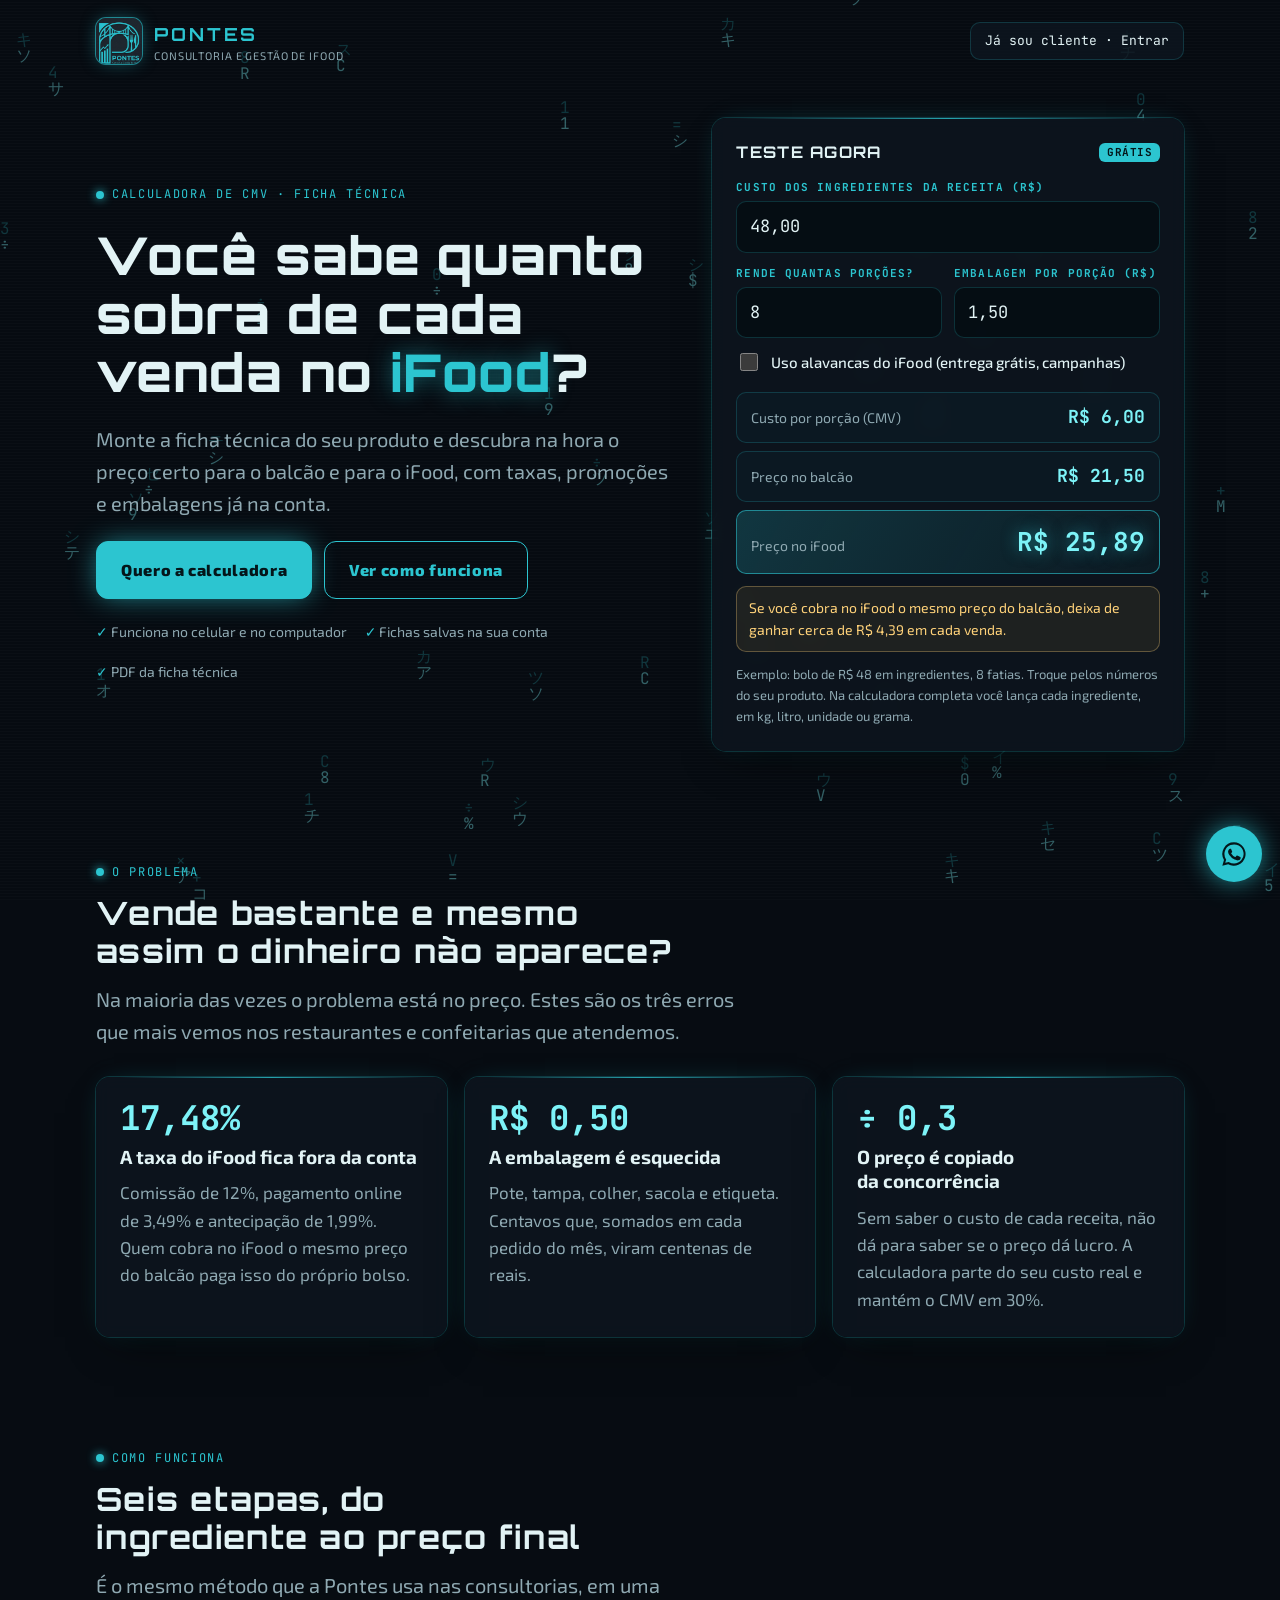
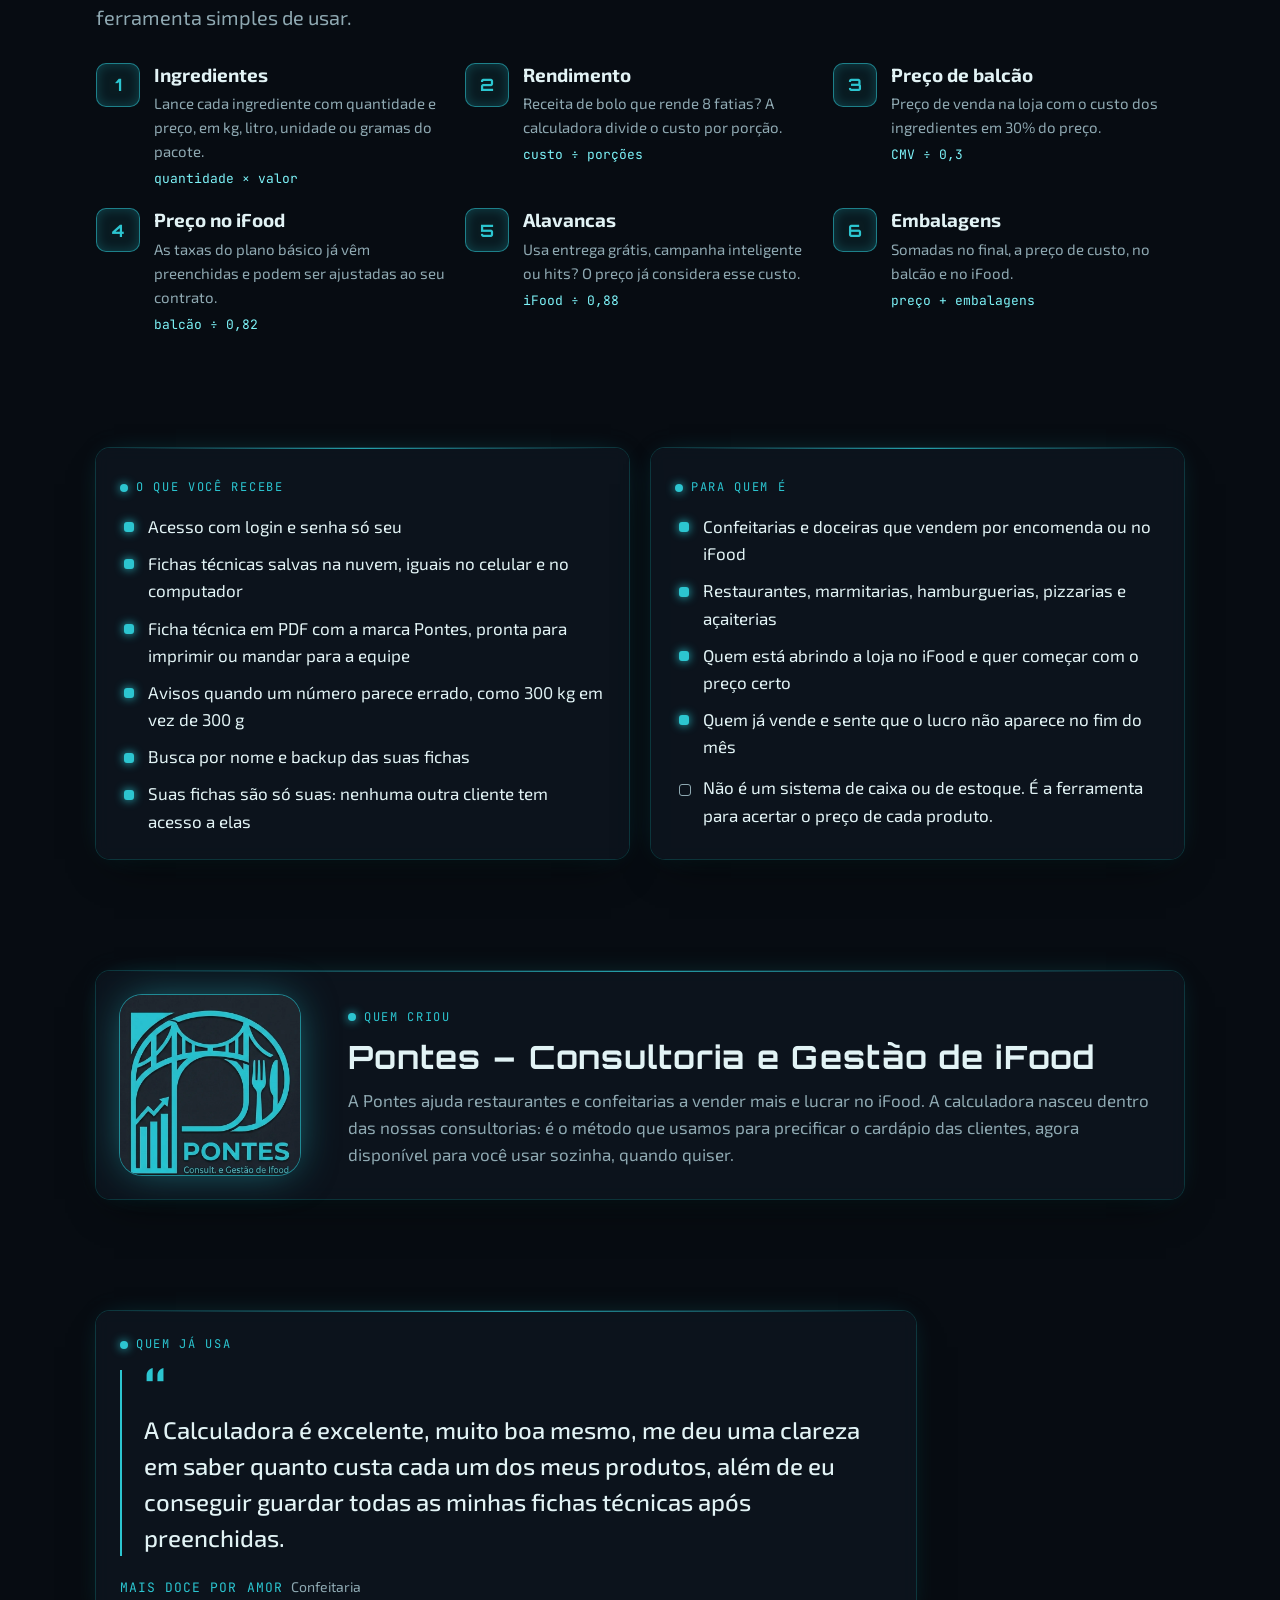
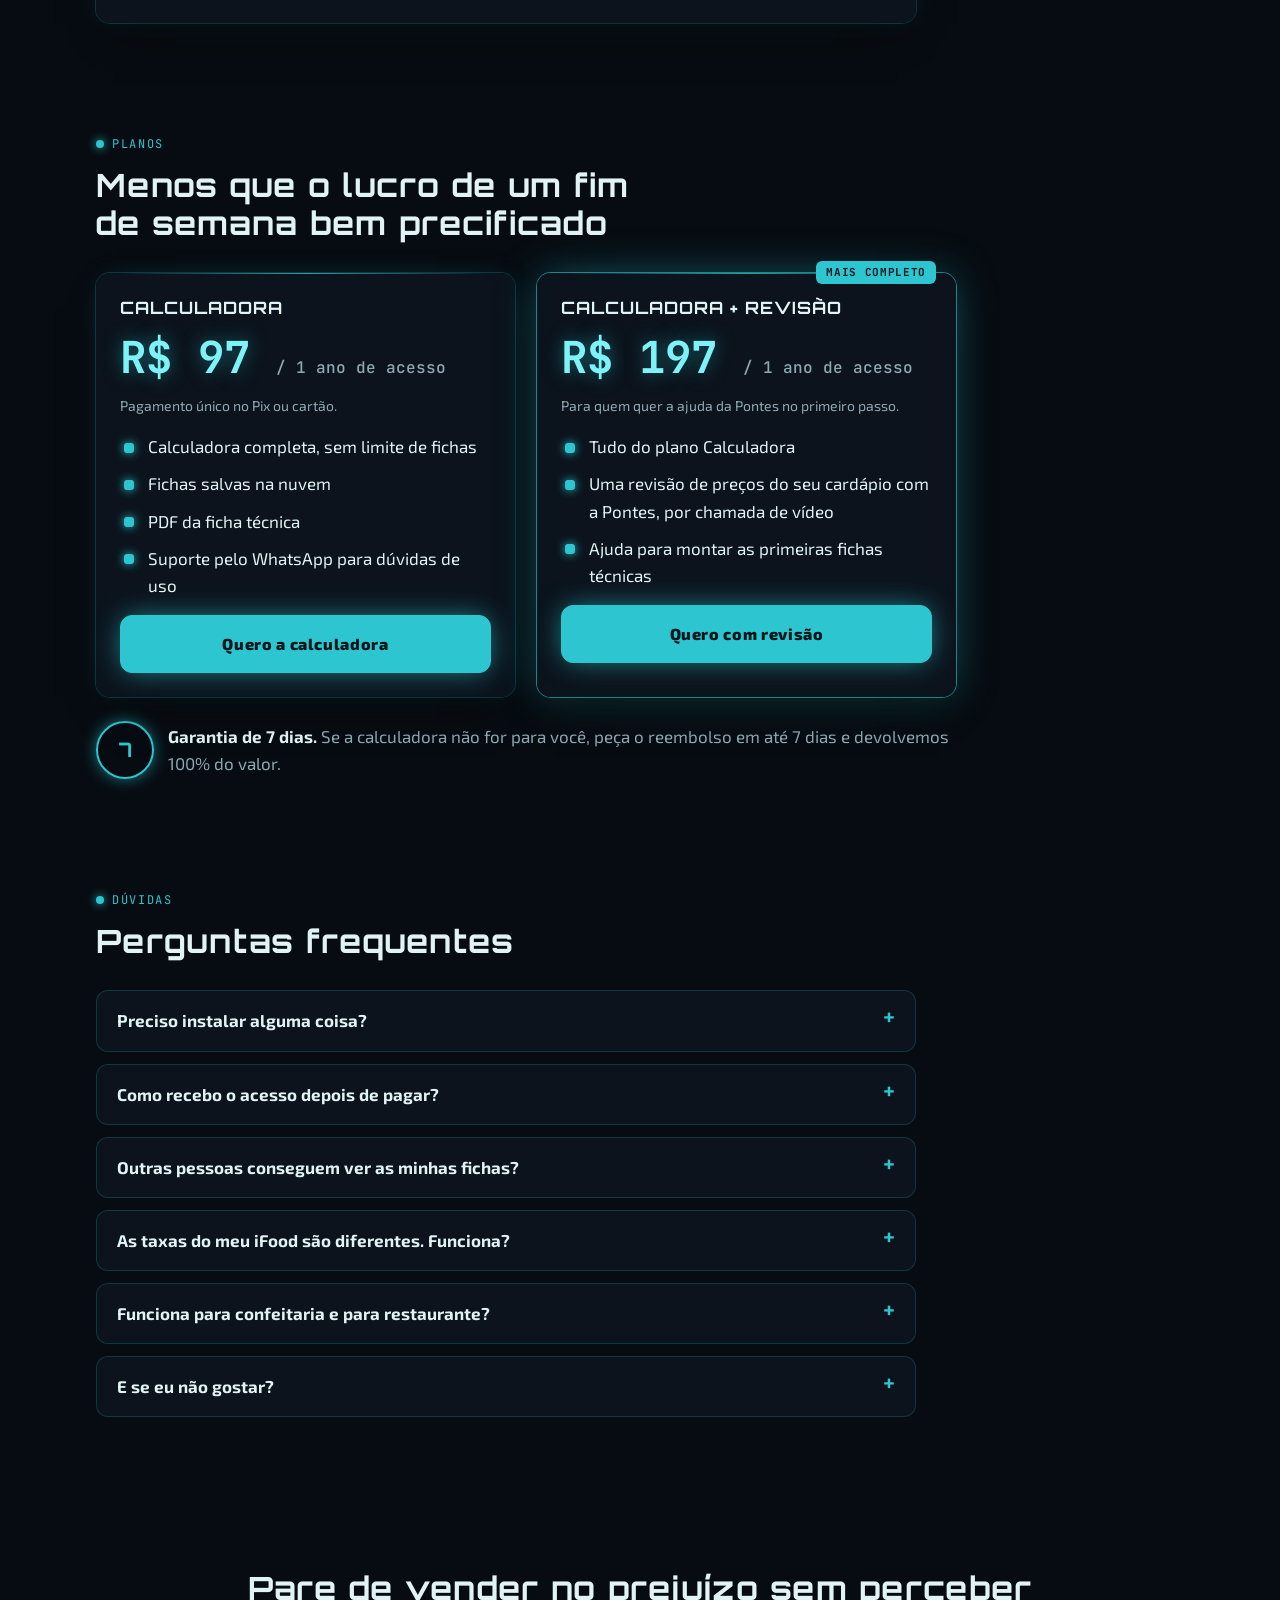
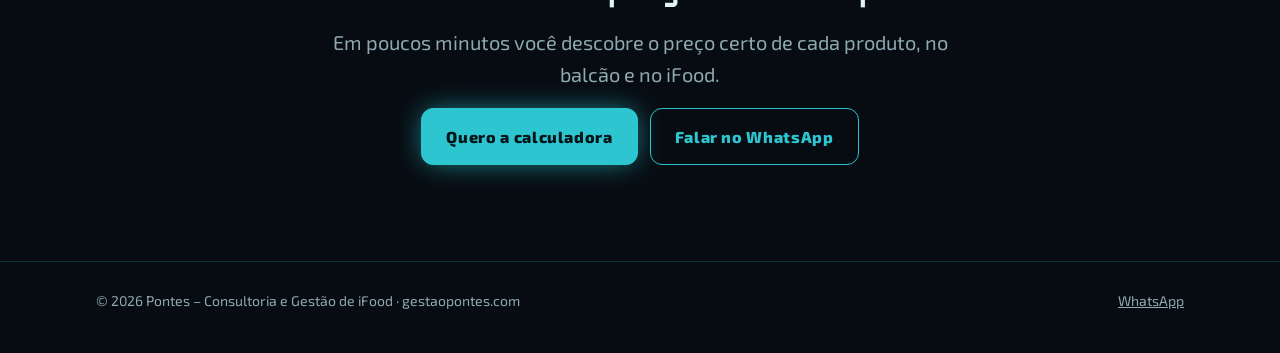
==== index.html @ 17f305a6 "Página de vendas da Calculadora de CMV Co-Authored-By: Claude Opus 5.5 <noreply@anthropic.com> Claud" ====
<!doctype html>
<html lang="pt-BR">
<head>
<meta charset="utf-8">
<meta name="viewport" content="width=device-width, initial-scale=1, viewport-fit=cover">
<title>Calculadora de CMV Pontes</title>
<meta name="claude:viewport-fit-sides" content="cover">
<meta name="description" content="Descubra o preço certo de cada produto no balcão e no iFood, com ficha técnica, taxas, alavancas e embalagens na conta. Criada pela Pontes – Consultoria e Gestão de iFood.">
<link rel="preconnect" href="https://fonts.googleapis.com">
<link rel="preconnect" href="https://fonts.gstatic.com" crossorigin>
<link href="https://fonts.googleapis.com/css2?family=Orbitron:wght@500;700;800&family=Exo+2:wght@400;500;600;700;800&family=JetBrains+Mono:wght@500;700&display=swap" rel="stylesheet">
<style>
/* Mesmo visual da calculadora: fundo escuro com código caindo, ciano Pontes, painéis com brilho. Página de coluna única com simulador no topo. */
:root{
  --bg:#070C12; --panel:rgba(13,22,31,.86); --cyan:#2CC5D0; --cyan-hi:#7DF3F8; --cyan-faint:rgba(44,197,208,.08);
  --line:rgba(44,197,208,.2); --line-hi:rgba(44,197,208,.6); --text:#E2F3F5; --muted:#8FA9B2; --ink:#04161A; --warn:#FFD27A;
  --glow:0 0 0 1px var(--line),0 18px 40px -18px rgba(0,0,0,.8),0 0 30px -12px rgba(44,197,208,.35);
  --display:'Orbitron','Exo 2',system-ui,sans-serif; --body:'Exo 2',system-ui,sans-serif; --mono:'JetBrains Mono',ui-monospace,monospace;
  color-scheme:dark;
}
*{box-sizing:border-box}
html{scroll-behavior:smooth}
body{margin:0;font-family:var(--body);font-size:17px;line-height:1.6;color:var(--text);background:var(--bg);overflow-x:hidden;
  background-image:radial-gradient(1200px 600px at 50% -10%,rgba(44,197,208,.16),transparent 60%)}
::selection{background:var(--cyan);color:var(--ink)}
a{color:var(--cyan)}
img{max-width:100%}
:focus-visible{outline:2px solid var(--cyan-hi);outline-offset:3px}
@media (prefers-reduced-motion:reduce){html{scroll-behavior:auto}*{animation:none!important;transition:none!important}}

#matrix{position:fixed;inset:0;width:100%;height:100%;z-index:0;pointer-events:none;opacity:.4}
.scan{position:fixed;inset:0;z-index:0;pointer-events:none;background:repeating-linear-gradient(0deg,rgba(255,255,255,.018) 0 1px,transparent 1px 3px)}
.page{position:relative;z-index:1}
.wrap{max-width:1120px;margin:0 auto;padding-left:max(16px,env(safe-area-inset-left,0px));padding-right:max(16px,env(safe-area-inset-right,0px))}

/* Topo */
.top{display:flex;align-items:center;justify-content:space-between;gap:12px;padding-block:18px;flex-wrap:wrap}
.brand{display:flex;align-items:center;gap:12px;text-decoration:none;color:var(--text)}
.mini-logo{width:46px;height:46px;border-radius:10px;overflow:hidden;position:relative;background:#1C2330;box-shadow:0 0 0 1px var(--line-hi),0 0 18px -4px rgba(44,197,208,.6)}
.mini-logo img{position:absolute;width:72px;height:72px;left:-13px;top:-11px;max-width:none}
.brand b{font-family:var(--display);letter-spacing:.16em;color:var(--cyan);font-size:18px}
.brand small{display:block;color:var(--muted);font-size:11px;letter-spacing:.08em;text-transform:uppercase;line-height:1.2}
.login{font-family:var(--mono);font-size:13px;text-decoration:none;border:1px solid var(--line);padding:8px 14px;border-radius:10px;color:var(--text);background:var(--panel)}
.login:hover{border-color:var(--line-hi)}

/* Títulos e texto */
h1,h2,h3{text-wrap:balance;margin:0}
h1{font-family:var(--display);font-weight:800;font-size:clamp(30px,5.2vw,52px);line-height:1.12;letter-spacing:.02em}
h1 em{font-style:normal;color:var(--cyan);text-shadow:0 0 22px rgba(44,197,208,.55)}
h2{font-family:var(--display);font-weight:700;font-size:clamp(22px,3.4vw,32px);letter-spacing:.04em;line-height:1.2}
h3{font-weight:700;font-size:19px;line-height:1.3}
p{margin:0}
.lead{font-size:clamp(17px,2vw,20px);color:var(--muted);max-width:56ch}
.eyebrow{font-family:var(--mono);font-size:12px;letter-spacing:.14em;text-transform:uppercase;color:var(--cyan);display:inline-flex;align-items:center;gap:8px}
.eyebrow::before{content:"";width:8px;height:8px;border-radius:50%;background:var(--cyan);box-shadow:0 0 10px var(--cyan);animation:pulse 1.6s infinite}
@keyframes pulse{50%{opacity:.25}}
.num{font-family:var(--mono);font-variant-numeric:tabular-nums}

/* Botões */
.btn{display:inline-flex;align-items:center;justify-content:center;gap:8px;border-radius:12px;padding:15px 24px;font-weight:800;font-size:16px;
  letter-spacing:.04em;text-decoration:none;cursor:pointer;border:1px solid var(--cyan);transition:.2s;font-family:var(--body);text-align:center}
.btn.primary{background:var(--cyan);color:var(--ink);box-shadow:0 0 28px -4px rgba(44,197,208,.75)}
.btn.primary:hover{background:var(--cyan-hi);box-shadow:0 0 36px -2px rgba(44,197,208,.9)}
.btn.ghost{background:transparent;color:var(--cyan)}
.btn.ghost:hover{background:var(--cyan-faint)}
.btns{display:flex;gap:12px;flex-wrap:wrap}

/* Seções */
section{padding-block:56px}
.sec-head{display:grid;gap:12px;margin-bottom:30px;max-width:720px}
.panel{background:var(--panel);border-radius:14px;box-shadow:var(--glow);padding:24px;position:relative;backdrop-filter:blur(8px);-webkit-backdrop-filter:blur(8px)}
.panel::before{content:"";position:absolute;left:24px;right:24px;top:0;height:1px;background:linear-gradient(90deg,transparent,var(--cyan),transparent);opacity:.8}

/* Hero */
.hero{display:grid;grid-template-columns:minmax(0,1.1fr) minmax(0,.9fr);gap:40px;align-items:center;padding-block:36px 56px}
.hero-copy{display:grid;gap:22px}
.proof{display:flex;gap:18px;flex-wrap:wrap;color:var(--muted);font-size:14px}
.proof span::before{content:"✓ ";color:var(--cyan);font-weight:800}
@media (max-width:900px){.hero{grid-template-columns:1fr}}

/* Simulador */
.sim h3{font-family:var(--display);font-size:16px;letter-spacing:.08em;text-transform:uppercase;display:flex;justify-content:space-between;gap:10px;align-items:center}
.sim .tag{font-family:var(--mono);font-size:11px;background:var(--cyan);color:var(--ink);padding:2px 8px;border-radius:6px;letter-spacing:.04em}
.fields{display:grid;grid-template-columns:1fr 1fr;gap:12px;margin-top:16px}
.field{display:grid;gap:5px;min-width:0}
.field.full{grid-column:1/-1}
label{font-family:var(--mono);font-size:11px;font-weight:700;letter-spacing:.1em;text-transform:uppercase;color:var(--cyan)}
.input{width:100%;padding:11px 13px;border:1px solid var(--line);border-radius:10px;background:rgba(4,12,18,.75);color:var(--text);font:inherit;font-family:var(--mono);outline:none}
.input:focus{border-color:var(--cyan);box-shadow:0 0 0 3px rgba(44,197,208,.18)}
.check{display:flex;gap:10px;align-items:center;font-family:var(--body);font-size:15px;letter-spacing:0;text-transform:none;color:var(--text);font-weight:500;cursor:pointer}
.check input{width:18px;height:18px;accent-color:var(--cyan)}
.results{display:grid;gap:8px;margin-top:18px}
.res{display:flex;justify-content:space-between;align-items:baseline;gap:12px;padding:10px 14px;border:1px solid var(--line);border-radius:10px;background:rgba(44,197,208,.03)}
.res span{color:var(--muted);font-size:14px}
.res strong{font-family:var(--mono);font-variant-numeric:tabular-nums;font-size:18px;color:var(--cyan-hi);white-space:nowrap}
.res.main{background:linear-gradient(120deg,rgba(44,197,208,.2),rgba(44,197,208,.04));border-color:var(--line-hi)}
.res.main strong{font-size:26px;text-shadow:0 0 16px rgba(44,197,208,.6)}
.sim-note{margin-top:12px;font-size:13px;color:var(--muted)}
.sim-alert{margin-top:12px;font-size:14px;color:var(--warn);background:rgba(255,200,87,.08);border:1px solid rgba(255,210,122,.3);border-radius:10px;padding:10px 12px}

/* Dores */
.pains{display:grid;grid-template-columns:repeat(3,minmax(0,1fr));gap:18px}
.pain{display:grid;gap:10px;align-content:start}
.pain .big{font-family:var(--mono);font-size:34px;color:var(--cyan-hi);font-weight:700;line-height:1}
.pain p{color:var(--muted)}
@media (max-width:820px){.pains{grid-template-columns:1fr}}

/* Etapas */
.steps{display:grid;grid-template-columns:repeat(3,minmax(0,1fr));gap:18px;counter-reset:s;list-style:none;padding:0;margin:0}
.steps li{display:grid;grid-template-columns:44px minmax(0,1fr);gap:14px;align-items:start}
.steps .n{width:44px;height:44px;border-radius:10px;border:1px solid var(--line-hi);background:var(--cyan-faint);color:var(--cyan);display:grid;place-items:center;
  font-family:var(--display);font-weight:700;box-shadow:inset 0 0 12px rgba(44,197,208,.25)}
.steps p{color:var(--muted);font-size:15px;margin-top:4px}
.formula{font-family:var(--mono);font-size:13px;color:var(--cyan-hi);margin-top:6px;display:block}
@media (max-width:900px){.steps{grid-template-columns:repeat(2,minmax(0,1fr))}}
@media (max-width:600px){.steps{grid-template-columns:1fr}}

/* Entregas e público */
.two{display:grid;grid-template-columns:minmax(0,1fr) minmax(0,1fr);gap:22px}
@media (max-width:820px){.two{grid-template-columns:1fr}}
.list{list-style:none;padding:0;margin:14px 0 0;display:grid;gap:10px}
.list li{padding-left:28px;position:relative}
.list li::before{content:"";position:absolute;left:4px;top:.55em;width:10px;height:10px;border-radius:3px;background:var(--cyan);box-shadow:0 0 10px var(--cyan)}
.list.no li::before{background:transparent;border:1px solid var(--muted);box-shadow:none}

/* Sobre */
.about{display:grid;grid-template-columns:200px minmax(0,1fr);gap:28px;align-items:center}
.logo-big{width:180px;height:180px;border-radius:22px;overflow:hidden;position:relative;background:#1C2330;box-shadow:0 0 0 1px var(--line-hi),0 0 40px -6px rgba(44,197,208,.55)}
.logo-big img{position:absolute;width:284px;height:284px;left:-52px;top:-45px;max-width:none}
.about p{color:var(--muted);margin-top:10px}
@media (max-width:700px){.about{grid-template-columns:1fr}}

/* Depoimento */
.quote{display:grid;gap:16px;max-width:820px;margin:0}
.quote blockquote{margin:0;font-size:clamp(19px,2.4vw,24px);line-height:1.5;font-weight:500;padding-left:22px;border-left:2px solid var(--cyan)}
.quote blockquote::before{content:"“";display:block;font-family:var(--display);font-size:56px;line-height:.6;color:var(--cyan);margin-bottom:8px}
.quote cite{font-style:normal;font-family:var(--mono);font-size:13px;letter-spacing:.08em;text-transform:uppercase;color:var(--cyan)}
.quote cite span{color:var(--muted);text-transform:none;letter-spacing:0;font-family:var(--body);font-size:14px;margin-left:8px}

/* Preços */
.plans{display:grid;grid-template-columns:repeat(2,minmax(0,1fr));gap:22px;max-width:860px}
.plan{display:grid;gap:16px;align-content:start}
.plan.best{box-shadow:0 0 0 1px var(--line-hi),0 18px 40px -18px rgba(0,0,0,.8),0 0 44px -8px rgba(44,197,208,.55)}
.plan .ribbon{position:absolute;top:-12px;right:20px;background:var(--cyan);color:var(--ink);font-family:var(--mono);font-size:11px;font-weight:700;padding:3px 10px;border-radius:6px;letter-spacing:.06em}
.plan h3{font-family:var(--display);letter-spacing:.06em;text-transform:uppercase;font-size:17px}
.price{font-family:var(--mono);font-size:44px;font-weight:700;color:var(--cyan-hi);line-height:1;text-shadow:0 0 18px rgba(44,197,208,.5)}
.price small{font-size:16px;color:var(--muted);font-weight:500;text-shadow:none}
.plan .sub{color:var(--muted);font-size:14px}
.plan .list{margin:0}
.guarantee{display:flex;gap:14px;align-items:center;margin-top:24px;max-width:860px;color:var(--muted)}
.guarantee .seal{flex:none;width:58px;height:58px;border-radius:50%;border:2px solid var(--cyan);display:grid;place-items:center;font-family:var(--display);color:var(--cyan);font-weight:800;font-size:20px;box-shadow:0 0 18px -4px var(--cyan)}
@media (max-width:760px){.plans{grid-template-columns:1fr}}

/* FAQ */
.faq{display:grid;gap:12px;max-width:820px}
details{background:var(--panel);border:1px solid var(--line);border-radius:12px;padding:16px 20px}
details[open]{border-color:var(--line-hi)}
summary{cursor:pointer;font-weight:700;list-style:none;display:flex;justify-content:space-between;gap:12px}
summary::-webkit-details-marker{display:none}
summary::after{content:"+";font-family:var(--mono);color:var(--cyan);font-size:20px;line-height:1}
details[open] summary::after{content:"−"}
details p{color:var(--muted);margin-top:10px}

/* Final */
.final{text-align:center;display:grid;gap:18px;justify-items:center;padding-block:40px}
.final .lead{margin:0 auto}
footer{border-top:1px solid var(--line);padding-block:28px 40px;color:var(--muted);font-size:14px}
.foot{display:flex;justify-content:space-between;gap:16px;flex-wrap:wrap}
.foot a{color:var(--muted)}

/* Botão fixo de WhatsApp */
.wa{position:fixed;right:calc(18px + env(safe-area-inset-right,0px));bottom:calc(18px + env(safe-area-inset-bottom,0px));z-index:5;width:56px;height:56px;border-radius:50%;
  background:var(--cyan);color:var(--ink);display:grid;place-items:center;box-shadow:0 0 26px -2px rgba(44,197,208,.8);text-decoration:none}
.wa svg{width:28px;height:28px}
</style>
</head>
<body>
<canvas id="matrix" aria-hidden="true"></canvas>
<div class="scan" aria-hidden="true"></div>

<div class="page">
<div class="wrap">
  <div class="top">
    <a class="brand" href="#">
      <span class="mini-logo"><img src="assets/pontes-logo.webp" alt=""></span>
      <span><b>PONTES</b><small>Consultoria e Gestão de iFood</small></span>
    </a>
    <a class="login" id="loginLink" href="https://pontes-gestao.github.io/calculadora/">Já sou cliente · Entrar</a>
  </div>

  <!-- HERO + simulador -->
  <div class="hero">
    <div class="hero-copy">
      <span class="eyebrow">Calculadora de CMV · Ficha técnica</span>
      <h1>Você sabe quanto sobra de cada venda no <em>iFood</em>?</h1>
      <p class="lead">Monte a ficha técnica do seu produto e descubra na hora o preço certo para o balcão e para o iFood, com taxas, promoções e embalagens já na conta.</p>
      <div class="btns">
        <a class="btn primary" href="#precos">Quero a calculadora</a>
        <a class="btn ghost" href="#como-funciona">Ver como funciona</a>
      </div>
      <div class="proof"><span>Funciona no celular e no computador</span><span>Fichas salvas na sua conta</span><span>PDF da ficha técnica</span></div>
    </div>

    <form class="panel sim" id="sim" autocomplete="off" onsubmit="return false">
      <h3>Teste agora <span class="tag">GRÁTIS</span></h3>
      <div class="fields">
        <div class="field full">
          <label for="sCusto">Custo dos ingredientes da receita (R$)</label>
          <input class="input" id="sCusto" inputmode="decimal" value="48,00">
        </div>
        <div class="field">
          <label for="sPorc">Rende quantas porções?</label>
          <input class="input" id="sPorc" inputmode="numeric" value="8">
        </div>
        <div class="field">
          <label for="sEmb">Embalagem por porção (R$)</label>
          <input class="input" id="sEmb" inputmode="decimal" value="1,50">
        </div>
        <div class="field full">
          <label class="check" for="sAlav"><input type="checkbox" id="sAlav"> Uso alavancas do iFood (entrega grátis, campanhas)</label>
        </div>
      </div>
      <div class="results" aria-live="polite">
        <div class="res"><span>Custo por porção (CMV)</span><strong id="rCmv">–</strong></div>
        <div class="res"><span>Preço no balcão</span><strong id="rBalcao">–</strong></div>
        <div class="res main"><span>Preço no iFood</span><strong id="rIfood">–</strong></div>
      </div>
      <p class="sim-alert" id="rAlert" hidden></p>
      <p class="sim-note">Exemplo: bolo de R$ 48 em ingredientes, 8 fatias. Troque pelos números do seu produto. Na calculadora completa você lança cada ingrediente, em kg, litro, unidade ou grama.</p>
    </form>
  </div>
</div>

<!-- Dores -->
<section>
  <div class="wrap">
    <div class="sec-head">
      <span class="eyebrow">O problema</span>
      <h2>Vende bastante e mesmo assim o dinheiro não aparece?</h2>
      <p class="lead">Na maioria das vezes o problema está no preço. Estes são os três erros que mais vemos nos restaurantes e confeitarias que atendemos.</p>
    </div>
    <div class="pains">
      <div class="panel pain"><span class="big">17,48%</span><h3>A taxa do iFood fica fora da conta</h3><p>Comissão de 12%, pagamento online de 3,49% e antecipação de 1,99%. Quem cobra no iFood o mesmo preço do balcão paga isso do próprio bolso.</p></div>
      <div class="panel pain"><span class="big">R$ 0,50</span><h3>A embalagem é esquecida</h3><p>Pote, tampa, colher, sacola e etiqueta. Centavos que, somados em cada pedido do mês, viram centenas de reais.</p></div>
      <div class="panel pain"><span class="big">÷ 0,3</span><h3>O preço é copiado da concorrência</h3><p>Sem saber o custo de cada receita, não dá para saber se o preço dá lucro. A calculadora parte do seu custo real e mantém o CMV em 30%.</p></div>
    </div>
  </div>
</section>

<!-- Como funciona -->
<section id="como-funciona">
  <div class="wrap">
    <div class="sec-head">
      <span class="eyebrow">Como funciona</span>
      <h2>Seis etapas, do ingrediente ao preço final</h2>
      <p class="lead">É o mesmo método que a Pontes usa nas consultorias, em uma ferramenta simples de usar.</p>
    </div>
    <ol class="steps">
      <li><span class="n">1</span><div><h3>Ingredientes</h3><p>Lance cada ingrediente com quantidade e preço, em kg, litro, unidade ou gramas do pacote.</p><span class="formula">quantidade × valor</span></div></li>
      <li><span class="n">2</span><div><h3>Rendimento</h3><p>Receita de bolo que rende 8 fatias? A calculadora divide o custo por porção.</p><span class="formula">custo ÷ porções</span></div></li>
      <li><span class="n">3</span><div><h3>Preço de balcão</h3><p>Preço de venda na loja com o custo dos ingredientes em 30% do preço.</p><span class="formula">CMV ÷ 0,3</span></div></li>
      <li><span class="n">4</span><div><h3>Preço no iFood</h3><p>As taxas do plano básico já vêm preenchidas e podem ser ajustadas ao seu contrato.</p><span class="formula">balcão ÷ 0,82</span></div></li>
      <li><span class="n">5</span><div><h3>Alavancas</h3><p>Usa entrega grátis, campanha inteligente ou hits? O preço já considera esse custo.</p><span class="formula">iFood ÷ 0,88</span></div></li>
      <li><span class="n">6</span><div><h3>Embalagens</h3><p>Somadas no final, a preço de custo, no balcão e no iFood.</p><span class="formula">preço + embalagens</span></div></li>
    </ol>
  </div>
</section>

<!-- Entregas e público -->
<section>
  <div class="wrap two">
    <div class="panel">
      <span class="eyebrow">O que você recebe</span>
      <ul class="list">
        <li>Acesso com login e senha só seu</li>
        <li>Fichas técnicas salvas na nuvem, iguais no celular e no computador</li>
        <li>Ficha técnica em PDF com a marca Pontes, pronta para imprimir ou mandar para a equipe</li>
        <li>Avisos quando um número parece errado, como 300 kg em vez de 300 g</li>
        <li>Busca por nome e backup das suas fichas</li>
        <li>Suas fichas são só suas: nenhuma outra cliente tem acesso a elas</li>
      </ul>
    </div>
    <div class="panel">
      <span class="eyebrow">Para quem é</span>
      <ul class="list">
        <li>Confeitarias e doceiras que vendem por encomenda ou no iFood</li>
        <li>Restaurantes, marmitarias, hamburguerias, pizzarias e açaiterias</li>
        <li>Quem está abrindo a loja no iFood e quer começar com o preço certo</li>
        <li>Quem já vende e sente que o lucro não aparece no fim do mês</li>
      </ul>
      <ul class="list no">
        <li>Não é um sistema de caixa ou de estoque. É a ferramenta para acertar o preço de cada produto.</li>
      </ul>
    </div>
  </div>
</section>

<!-- Sobre -->
<section>
  <div class="wrap">
    <div class="panel about">
      <div class="logo-big"><img src="assets/pontes-logo.webp" alt="Logo da Pontes Consultoria e Gestão de iFood"></div>
      <div>
        <span class="eyebrow">Quem criou</span>
        <h2 style="margin-top:10px">Pontes – Consultoria e Gestão de iFood</h2>
        <p>A Pontes ajuda restaurantes e confeitarias a vender mais e lucrar no iFood. A calculadora nasceu dentro das nossas consultorias: é o método que usamos para precificar o cardápio das clientes, agora disponível para você usar sozinha, quando quiser.</p>
      </div>
    </div>
  </div>
</section>

<!-- Depoimento -->
<section>
  <div class="wrap">
    <figure class="panel quote">
      <span class="eyebrow">Quem já usa</span>
      <blockquote>A Calculadora é excelente, muito boa mesmo, me deu uma clareza em saber quanto custa cada um dos meus produtos, além de eu conseguir guardar todas as minhas fichas técnicas após preenchidas.</blockquote>
      <figcaption><cite>Mais Doce por Amor<span>Confeitaria</span></cite></figcaption>
    </figure>
  </div>
</section>

<!-- Preços -->
<section id="precos">
  <div class="wrap">
    <div class="sec-head">
      <span class="eyebrow">Planos</span>
      <h2>Menos que o lucro de um fim de semana bem precificado</h2>
    </div>
    <div class="plans">
      <div class="panel plan">
        <h3>Calculadora</h3>
        <div class="price">R$ 97 <small>/ 1 ano de acesso</small></div>
        <p class="sub">Pagamento único no Pix ou cartão.</p>
        <ul class="list">
          <li>Calculadora completa, sem limite de fichas</li>
          <li>Fichas salvas na nuvem</li>
          <li>PDF da ficha técnica</li>
          <li>Suporte pelo WhatsApp para dúvidas de uso</li>
        </ul>
        <a class="btn primary buy" data-plan="calculadora" href="#precos">Quero a calculadora</a>
      </div>
      <div class="panel plan best">
        <span class="ribbon">MAIS COMPLETO</span>
        <h3>Calculadora + Revisão</h3>
        <div class="price">R$ 197 <small>/ 1 ano de acesso</small></div>
        <p class="sub">Para quem quer a ajuda da Pontes no primeiro passo.</p>
        <ul class="list">
          <li>Tudo do plano Calculadora</li>
          <li>Uma revisão de preços do seu cardápio com a Pontes, por chamada de vídeo</li>
          <li>Ajuda para montar as primeiras fichas técnicas</li>
        </ul>
        <a class="btn primary buy" data-plan="revisao" href="#precos">Quero com revisão</a>
      </div>
    </div>
    <div class="guarantee">
      <span class="seal">7</span>
      <p><b style="color:var(--text)">Garantia de 7 dias.</b> Se a calculadora não for para você, peça o reembolso em até 7 dias e devolvemos 100% do valor.</p>
    </div>
  </div>
</section>

<!-- FAQ -->
<section>
  <div class="wrap">
    <div class="sec-head">
      <span class="eyebrow">Dúvidas</span>
      <h2>Perguntas frequentes</h2>
    </div>
    <div class="faq">
      <details><summary>Preciso instalar alguma coisa?</summary><p>Não. A calculadora abre no navegador do celular ou do computador. Você entra com seu e-mail e senha e suas fichas aparecem nos dois.</p></details>
      <details><summary>Como recebo o acesso depois de pagar?</summary><p>Em até 1 dia útil você recebe um e-mail para criar sua senha, e já pode começar a usar.</p></details>
      <details><summary>Outras pessoas conseguem ver as minhas fichas?</summary><p>Não. Cada conta vê somente as próprias fichas técnicas. Suas receitas e custos ficam protegidos.</p></details>
      <details><summary>As taxas do meu iFood são diferentes. Funciona?</summary><p>Sim. A calculadora vem com as taxas do plano básico do iFood, e você pode trocar pelos percentuais do seu contrato.</p></details>
      <details><summary>Funciona para confeitaria e para restaurante?</summary><p>Sim. Serve para qualquer produto feito com ingredientes: bolos, doces, salgados, marmitas, lanches, pizzas e açaí.</p></details>
      <details><summary>E se eu não gostar?</summary><p>Você tem 7 dias de garantia. É só pedir o reembolso pelo WhatsApp que devolvemos o valor inteiro.</p></details>
    </div>
  </div>
</section>

<!-- Chamada final -->
<section>
  <div class="wrap final">
    <h2>Pare de vender no prejuízo sem perceber</h2>
    <p class="lead">Em poucos minutos você descobre o preço certo de cada produto, no balcão e no iFood.</p>
    <div class="btns" style="justify-content:center">
      <a class="btn primary" href="#precos">Quero a calculadora</a>
      <a class="btn ghost wa-link" href="#precos">Falar no WhatsApp</a>
    </div>
  </div>
</section>

<footer>
  <div class="wrap foot">
    <span>© <span id="ano">2026</span> Pontes – Consultoria e Gestão de iFood · gestaopontes.com</span>
    <span><a href="#precos" class="wa-link">WhatsApp</a></span>
  </div>
</footer>
</div>

<a class="wa wa-link" href="#precos" aria-label="Falar com a Pontes no WhatsApp">
  <svg viewBox="0 0 24 24" fill="currentColor" aria-hidden="true"><path d="M12 2a10 10 0 0 0-8.6 15.1L2 22l5-1.3A10 10 0 1 0 12 2Zm0 18.2a8.2 8.2 0 0 1-4.2-1.2l-.3-.2-3 .8.8-2.9-.2-.3A8.2 8.2 0 1 1 12 20.2Zm4.5-6.1c-.2-.1-1.5-.7-1.7-.8s-.4-.1-.6.1-.7.8-.8 1-.3.2-.5.1a6.7 6.7 0 0 1-3.3-2.9c-.3-.4.3-.4.8-1.4.1-.2 0-.3 0-.4l-.8-1.8c-.2-.5-.4-.4-.6-.4h-.5a1 1 0 0 0-.7.3 3 3 0 0 0-.9 2.2 5.2 5.2 0 0 0 1.1 2.7 11.8 11.8 0 0 0 4.5 4c1.7.7 2.3.8 3.2.6a2.7 2.7 0 0 0 1.8-1.2 2.2 2.2 0 0 0 .2-1.3c-.1-.1-.2-.2-.4-.3Z"/></svg>
</a>

<script>
// ---------- Configuração: preencha aqui ----------
const WHATSAPP = '5543999643651'; // só números, com DDI e DDD
const CHECKOUT = {          // links de pagamento (Kiwify, Hotmart, Mercado Pago...)
  calculadora: '',
  revisao: ''
};

(() => {
  const $ = s => document.querySelector(s);
  $('#ano').textContent = new Date().getFullYear();

  // Links: sem checkout, o botão abre o WhatsApp; sem WhatsApp, fica em "Planos".
  const waUrl = msg => WHATSAPP ? `https://wa.me/${WHATSAPP}?text=${encodeURIComponent(msg)}` : '#precos';
  document.querySelectorAll('.wa-link').forEach(a => {
    a.href = waUrl('Olá! Quero saber mais sobre a Calculadora de CMV da Pontes.');
    if (WHATSAPP) a.target = '_blank';
  });
  document.querySelectorAll('.buy').forEach(a => {
    const plano = a.dataset.plan === 'revisao' ? 'Calculadora + Revisão (R$ 197)' : 'Calculadora (R$ 97)';
    a.href = CHECKOUT[a.dataset.plan] || waUrl(`Olá! Quero comprar o plano ${plano}.`);
    if (a.href.startsWith('http')) a.target = '_blank';
  });

  // ---------- Simulador (mesmas regras da calculadora) ----------
  const num = s => { const v = parseFloat(String(s).replace(/\./g, '').replace(',', '.')); return isFinite(v) ? v : 0; };
  const brl = v => v.toLocaleString('pt-BR', { style: 'currency', currency: 'BRL' });
  function calc() {
    const custo = Math.max(0, num($('#sCusto').value));
    const porc = Math.max(1, Math.floor(num($('#sPorc').value)) || 1);
    const emb = Math.max(0, num($('#sEmb').value));
    const cmv = custo / porc;
    const balcao = cmv / 0.3;
    let ifood = balcao / 0.82;
    if ($('#sAlav').checked) ifood /= 0.88;
    const ok = custo > 0;
    $('#rCmv').textContent = ok ? brl(cmv) : '–';
    $('#rBalcao').textContent = ok ? brl(balcao + emb) : '–';
    $('#rIfood').textContent = ok ? brl(ifood + emb) : '–';
    const al = $('#rAlert');
    if (ok) {
      const perda = (ifood + emb) - (balcao + emb);
      al.textContent = `Se você cobra no iFood o mesmo preço do balcão, deixa de ganhar cerca de ${brl(perda)} em cada venda.`;
      al.hidden = false;
    } else al.hidden = true;
  }
  ['#sCusto', '#sPorc', '#sEmb', '#sAlav'].forEach(id => $(id).addEventListener('input', calc));
  calc();
})();

// ---------- Fundo "Matrix" (o mesmo da calculadora) ----------
(() => {
  const cv = document.getElementById('matrix'), ctx = cv.getContext('2d');
  const chars = '0123456789R$%÷×+=CMV0101アイウエオカキクケコサシスセソタチツテト';
  const reduce = window.matchMedia('(prefers-reduced-motion: reduce)').matches;
  let cols = [], fs = 16, w = 0, h = 0, last = 0;
  function resize() {
    const dpr = Math.min(window.devicePixelRatio || 1, 2);
    w = innerWidth; h = innerHeight; fs = w < 600 ? 13 : 16;
    cv.width = w * dpr; cv.height = h * dpr; ctx.setTransform(dpr, 0, 0, dpr, 0, 0);
    const n = Math.ceil(w / fs);
    cols = Array.from({ length: n }, (_, i) => cols[i] ?? { y: Math.random() * h * 1.5 - h * 0.5, v: 0.5 + Math.random() * 0.9 });
    ctx.fillStyle = '#070C12'; ctx.fillRect(0, 0, w, h);
  }
  function frame(t) {
    requestAnimationFrame(frame);
    if (document.hidden || t - last < 50) return;
    last = t;
    ctx.fillStyle = 'rgba(7,12,18,0.07)'; ctx.fillRect(0, 0, w, h);
    ctx.font = `${fs}px "JetBrains Mono", monospace`;
    cols.forEach((c, i) => {
      const x = i * fs;
      ctx.fillStyle = 'rgba(125,243,248,0.9)'; ctx.fillText(chars[(Math.random() * chars.length) | 0], x, c.y);
      ctx.fillStyle = 'rgba(44,197,208,0.55)'; ctx.fillText(chars[(Math.random() * chars.length) | 0], x, c.y - fs);
      c.y += fs * c.v;
      if (c.y > h + fs && Math.random() > 0.95) { c.y = Math.random() * -200; c.v = 0.5 + Math.random() * 0.9; }
    });
  }
  resize(); addEventListener('resize', resize);
  if (reduce) {
    ctx.font = `${fs}px monospace`; ctx.fillStyle = 'rgba(44,197,208,0.25)';
    cols.forEach((c, i) => { for (let y = (i * 37) % 120; y < h; y += fs * 3) ctx.fillText(chars[(i + y) % chars.length], i * fs, y); });
  } else requestAnimationFrame(frame);
})();
</script>
</body>
</html>
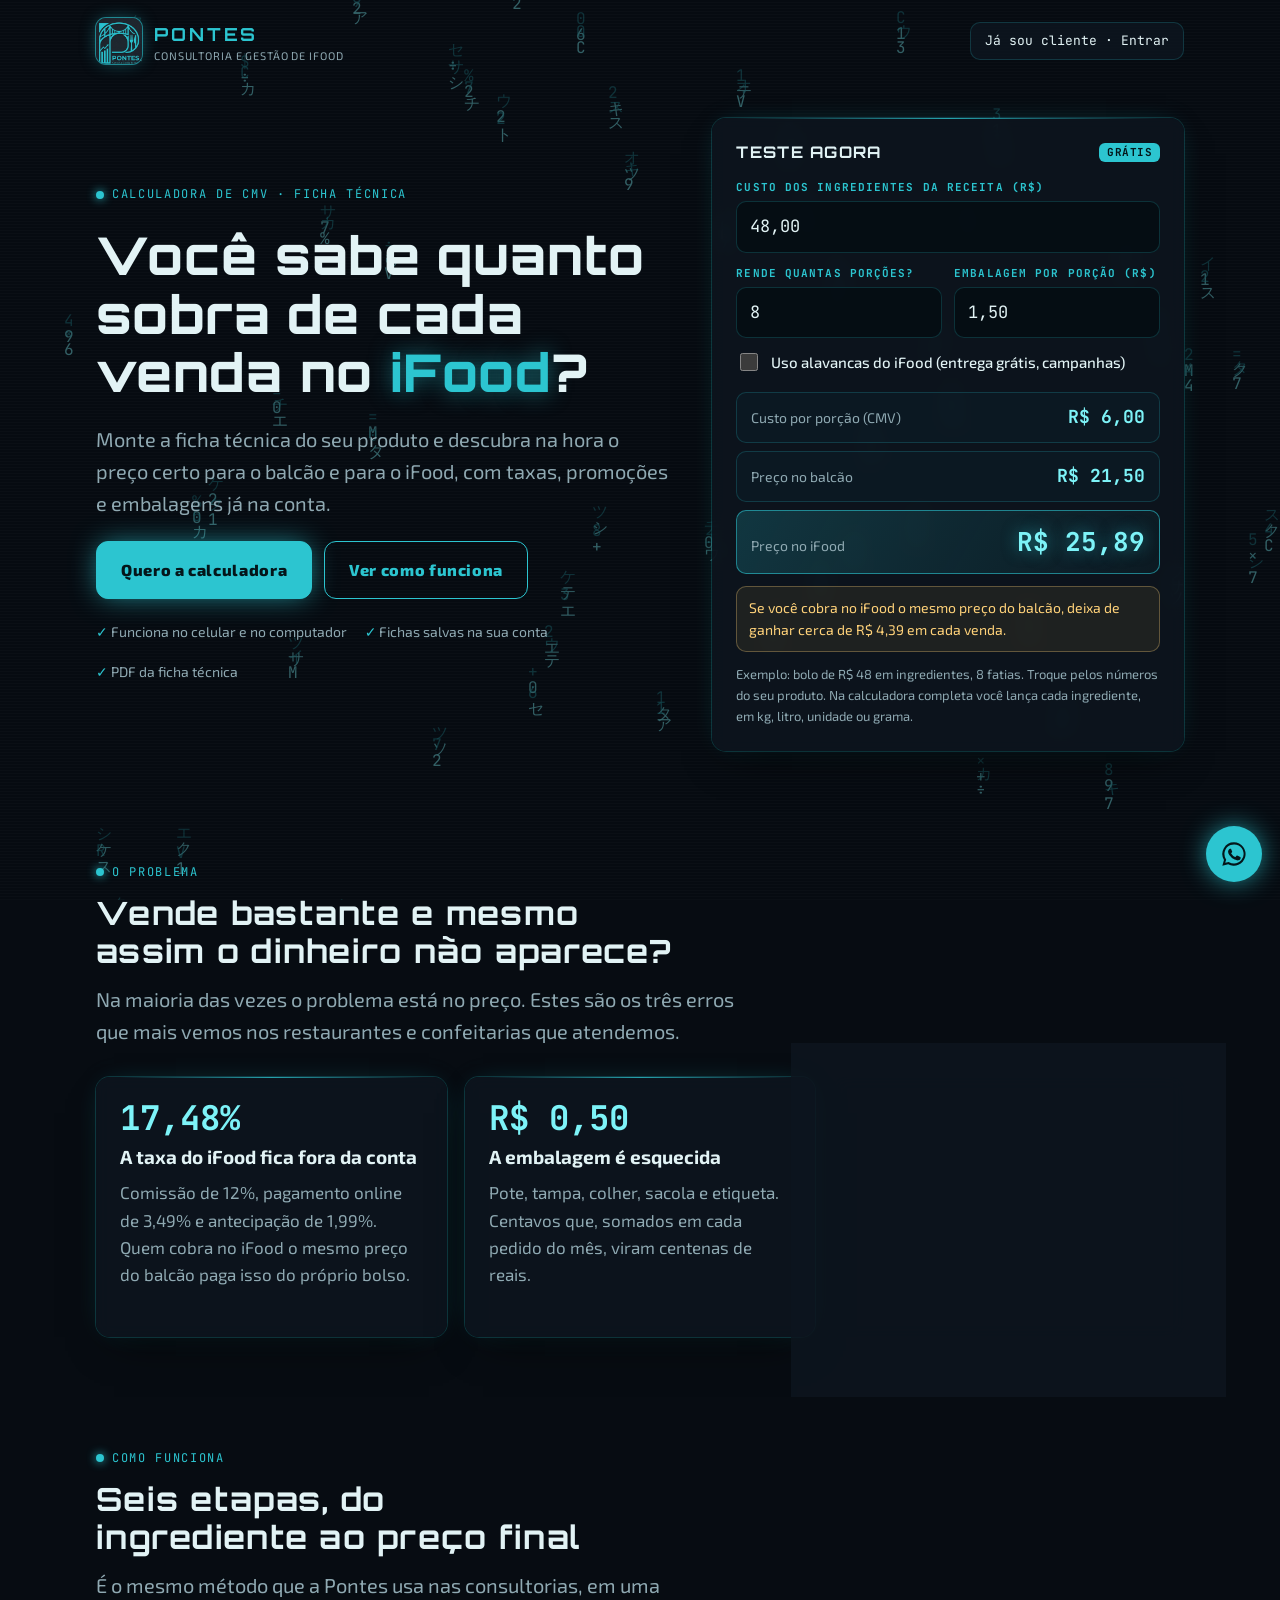
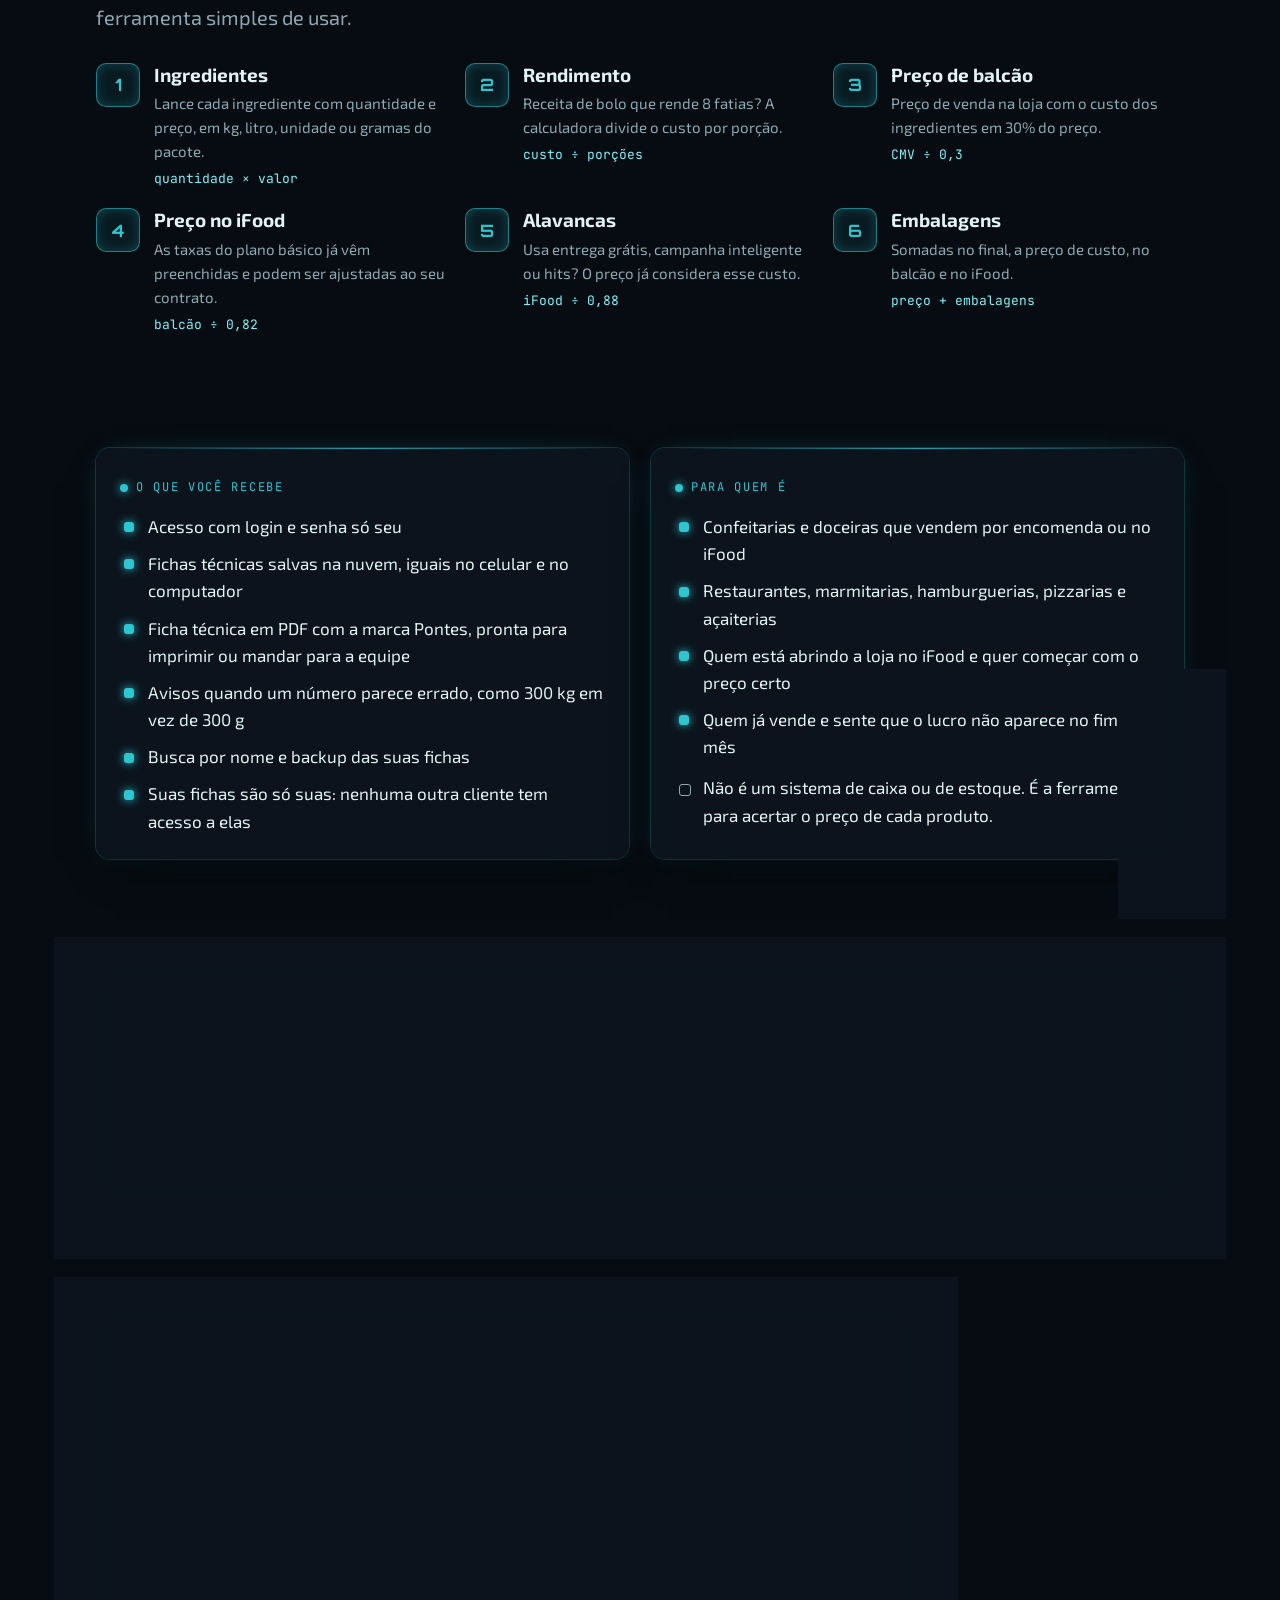
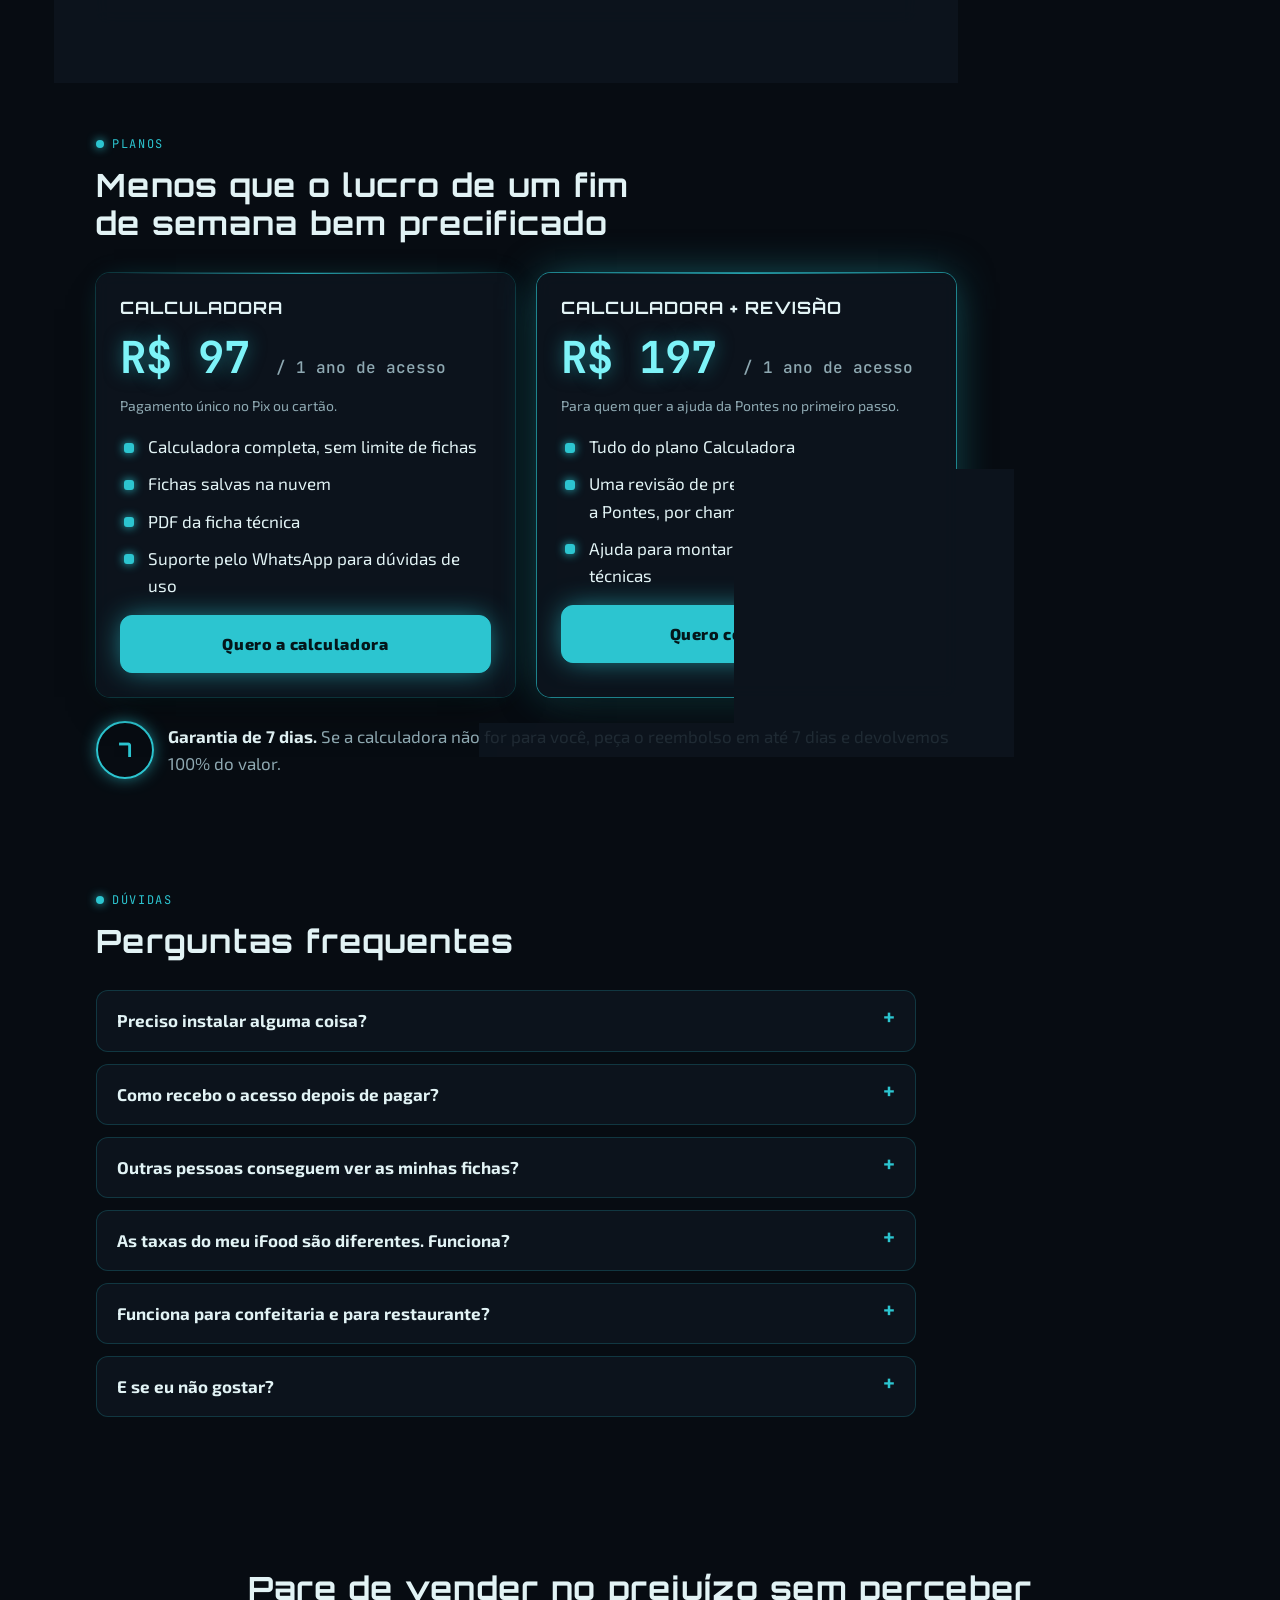
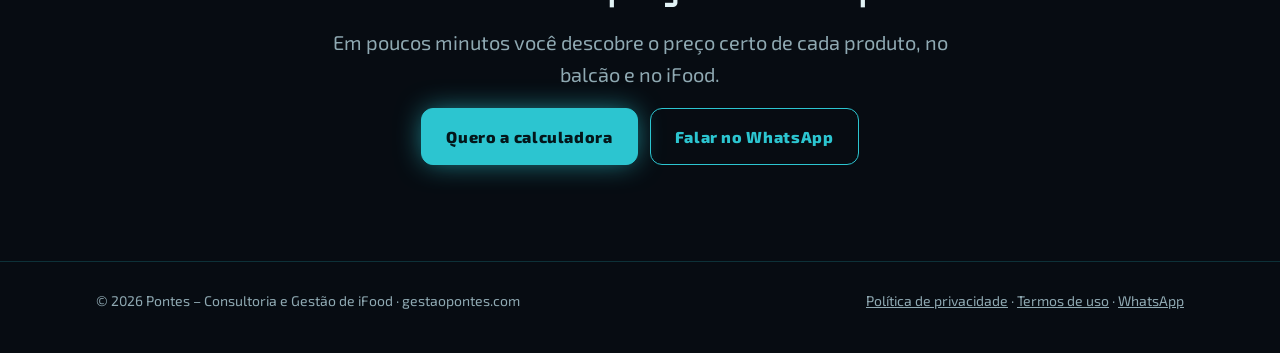
==== commit bd6a060a: "Política de privacidade, termos de uso e link da calculadora no domínio novo Co-Authored-By: Claude " ====
--- a/index.html
+++ b/index.html
@@ -185,7 +185,7 @@
       <span class="mini-logo"><img src="assets/pontes-logo.webp" alt=""></span>
       <span><b>PONTES</b><small>Consultoria e Gestão de iFood</small></span>
     </a>
-    <a class="login" id="loginLink" href="https://pontes-gestao.github.io/calculadora/">Já sou cliente · Entrar</a>
+    <a class="login" id="loginLink" href="/calculadora/">Já sou cliente · Entrar</a>
   </div>
 
   <!-- HERO + simulador -->
@@ -393,7 +393,7 @@
 <footer>
   <div class="wrap foot">
     <span>© <span id="ano">2026</span> Pontes – Consultoria e Gestão de iFood · gestaopontes.com</span>
-    <span><a href="#precos" class="wa-link">WhatsApp</a></span>
+    <span class="foot-links"><a href="/privacidade/">Política de privacidade</a> · <a href="/termos/">Termos de uso</a> · <a href="#precos" class="wa-link">WhatsApp</a></span>
   </div>
 </footer>
 </div>
